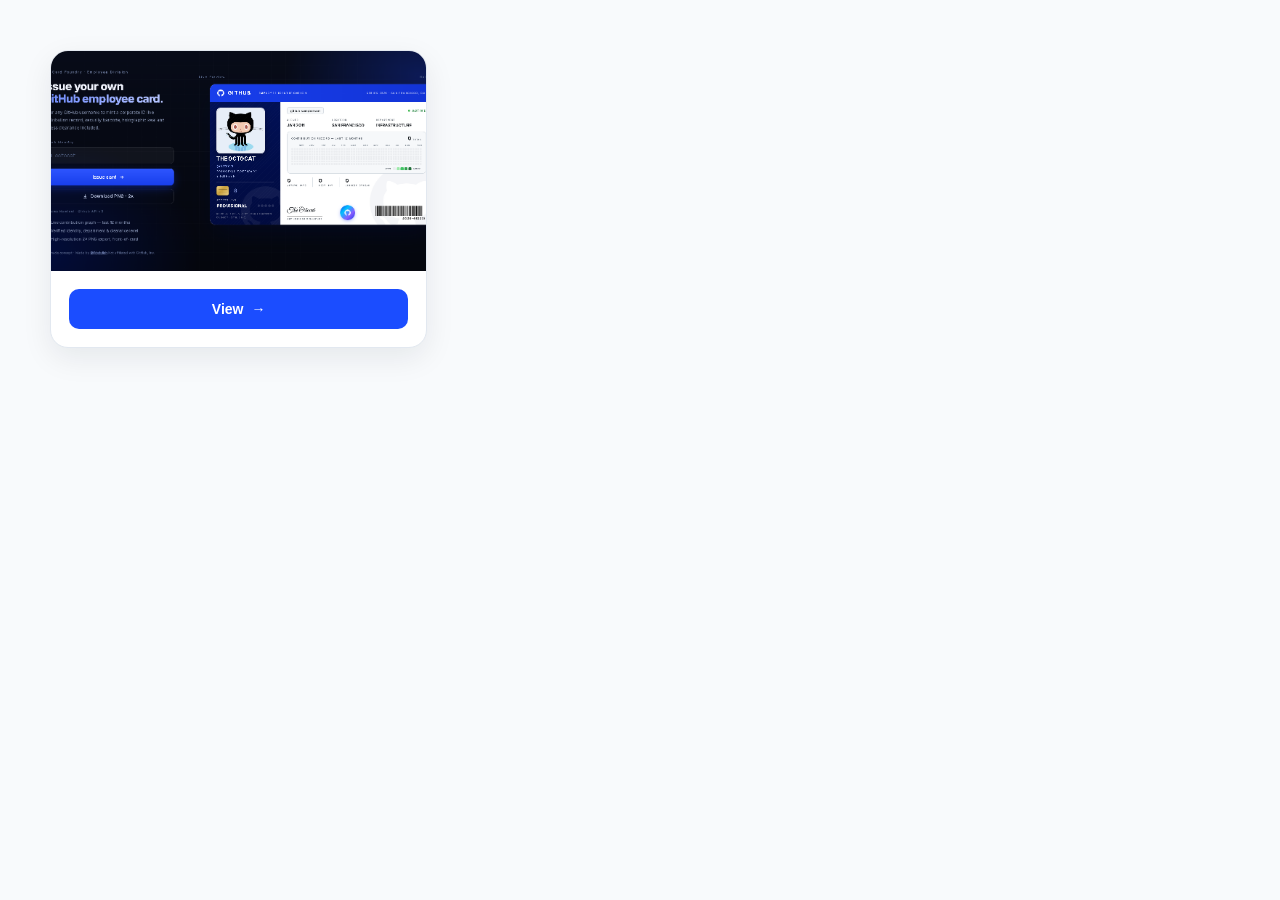
==== index.html @ d6f541ff "create inden page base" ====
<!doctype html>
<html lang="en">
  <head>
    <meta charset="UTF-8" />
    <meta name="viewport" content="width=device-width, initial-scale=1.0" />

    <title>Projects</title>

    <style>
      * {
        margin: 0;
        padding: 0;
        box-sizing: border-box;
      }

      body {
        min-height: 100vh;
        padding: 50px;
        font-family: Arial, Helvetica, sans-serif;
        background: #f8fafc;
      }

      /* Grid */
      .projects-grid {
        width: 100%;
        max-width: 1200px;
        margin: auto;

        display: grid;
        grid-template-columns: repeat(3, 1fr);
        gap: 24px;
      }

      /* Card */
      .project-card {
        overflow: hidden;
        background: #ffffff;
        border: 1px solid #e2e8f0;
        border-radius: 18px;

        box-shadow: 0 10px 30px rgba(15, 23, 42, 0.08);

        transition: 0.3s ease;
      }

      .project-card:hover {
        transform: translateY(-6px);
        box-shadow: 0 18px 40px rgba(15, 23, 42, 0.14);
      }

      /* Image */
      .project-image {
        width: 100%;
        height: 220px;
        overflow: hidden;
      }

      .project-image img {
        width: 100%;
        height: 100%;
        display: block;

        object-fit: cover;

        transition: transform 0.4s ease;
      }

      .project-card:hover .project-image img {
        transform: scale(1.05);
      }

      /* Card Bottom */
      .project-footer {
        padding: 18px;
      }

      /* View Button */
      .view-button {
        width: 100%;

        display: flex;
        align-items: center;
        justify-content: center;
        gap: 8px;

        padding: 12px 18px;

        border-radius: 10px;
        background: #1b4dff;
        color: #ffffff;

        text-decoration: none;
        font-size: 14px;
        font-weight: 700;

        transition: 0.3s ease;
      }

      .view-button:hover {
        background: #0f3edb;
      }

      /* Tablet */
      @media (max-width: 900px) {
        .projects-grid {
          grid-template-columns: repeat(2, 1fr);
        }
      }

      /* Mobile */
      @media (max-width: 600px) {
        body {
          padding: 20px;
        }

        .projects-grid {
          grid-template-columns: 1fr;
        }
      }
    </style>
  </head>

  <body>
    <section class="projects-grid">
      <!-- Card 1 -->
      <article class="project-card">
        <div class="project-image">
          <img src="app-images/get-github-profile.png" alt="GitHub Profile" />
        </div>

        <div class="project-footer">
          <a href="app/Get-Github-Profile.html" TARGET="_blank" class="view-button">
            View
            <span>→</span>
          </a>
        </div>
      </article>

      
      <!-- <article class="project-card">
        <div class="project-image">
          <img src="app-images/get-github-profile.png" alt="GitHub Profile" />
        </div>

        <div class="project-footer">
          <a href="#" class="view-button">
            View
            <span>→</span>
          </a>
        </div>
      </article>

      
      <article class="project-card">
        <div class="project-image">
          <img src="app-images/get-github-profile.png" alt="GitHub Profile" />
        </div>

        <div class="project-footer">
          <a href="#" class="view-button">
            View
            <span>→</span>
          </a>
        </div>
      </article> -->
    </section>
  </body>
</html>
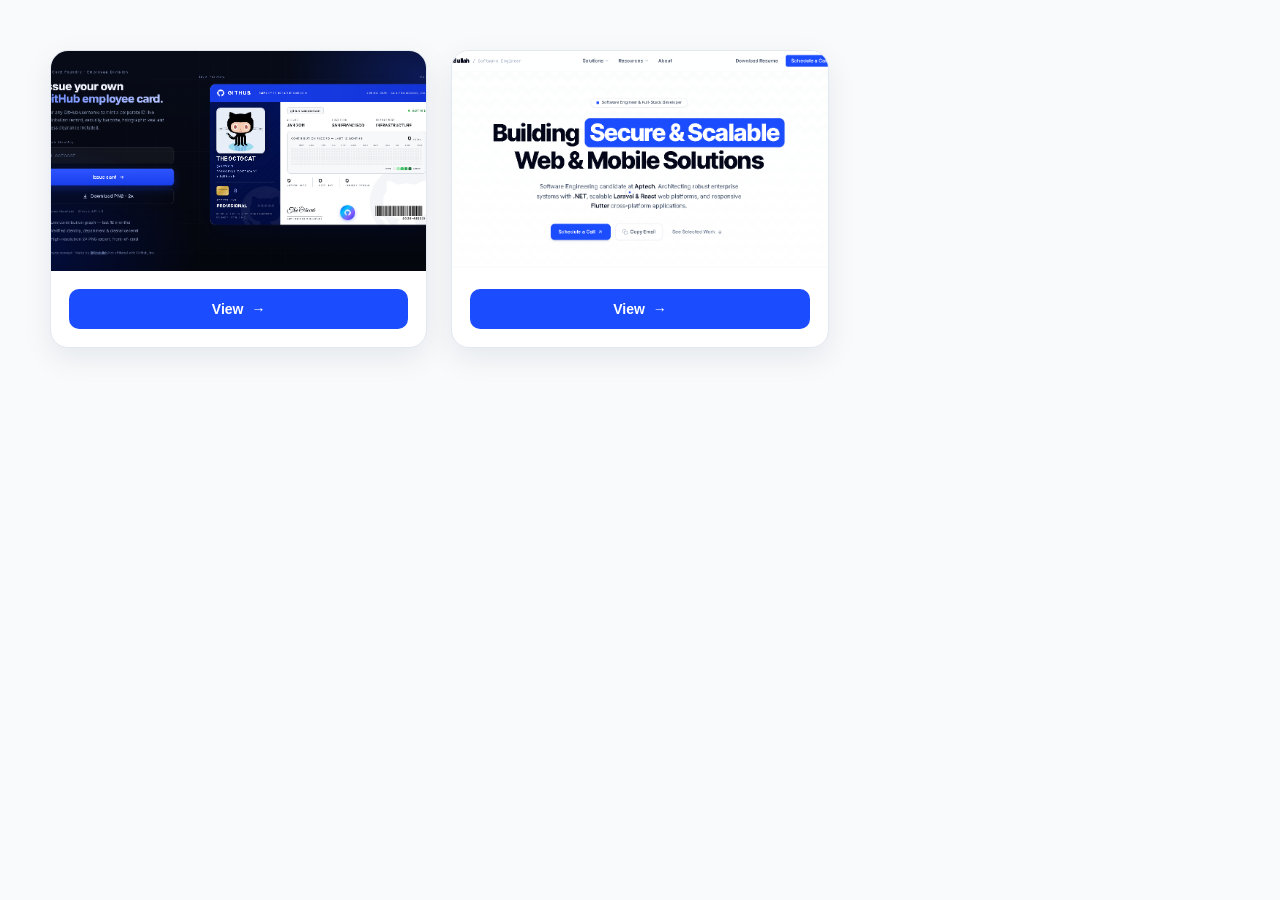
==== commit a4631ea4: "add protfolio" ====
--- a/index.html
+++ b/index.html
@@ -136,6 +136,19 @@
         </div>
       </article>
 
+            <article class="project-card">
+        <div class="project-image">
+          <img src="app-images/protfolio.png" alt="GitHub Profile" />
+        </div>
+
+        <div class="project-footer">
+          <a href="app/portfolio.html" TARGET="_blank" class="view-button">
+            View
+            <span>→</span>
+          </a>
+        </div>
+      </article>
+
       
       <!-- <article class="project-card">
         <div class="project-image">
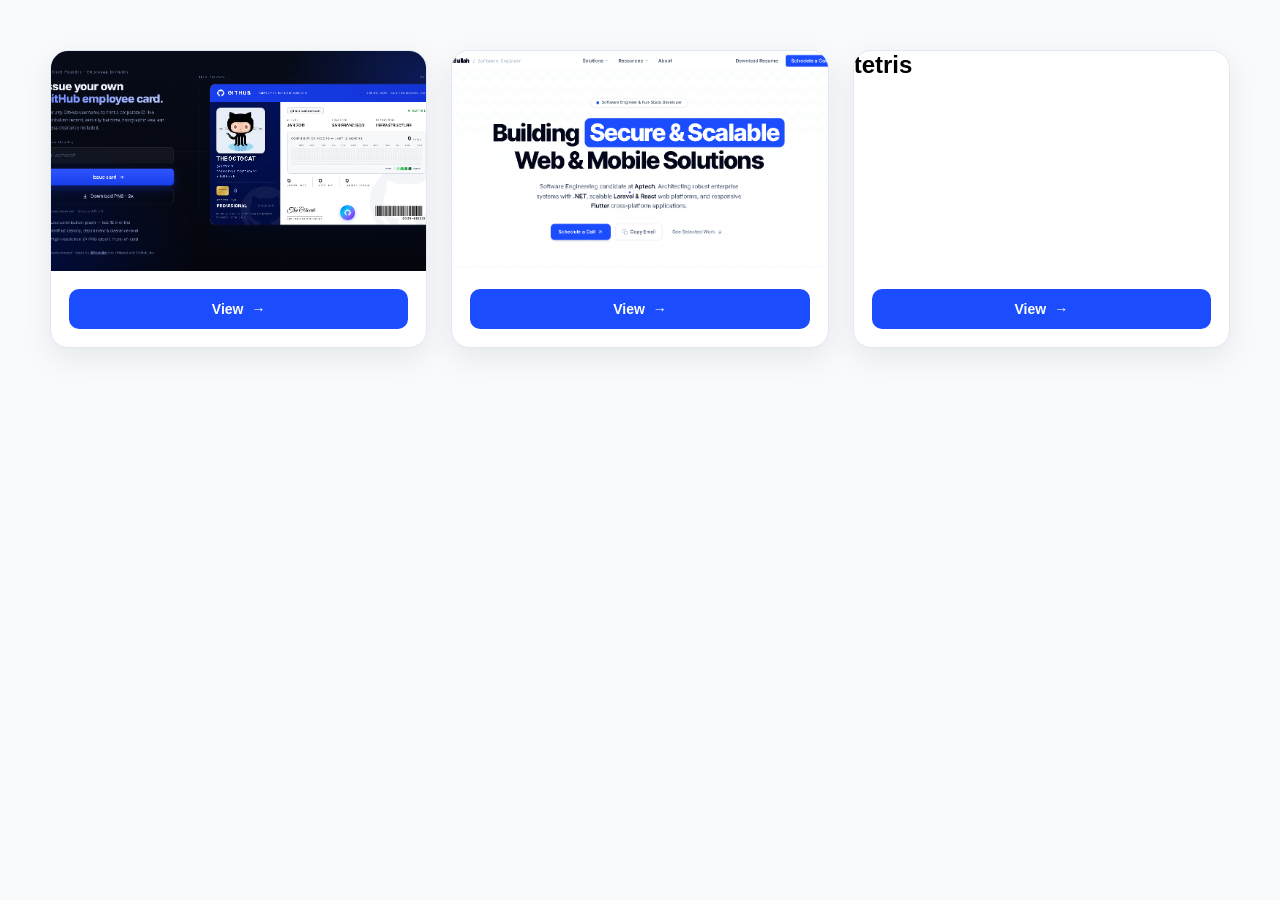
==== commit 7d0ec212: "Update index.html" ====
--- a/index.html
+++ b/index.html
@@ -149,6 +149,20 @@
         </div>
       </article>
 
+       <article class="project-card">
+        <div class="project-image">
+          <!-- <img src="app-images/protfolio.png" alt="GitHub Profile" /> -->
+          <h2>tetris</h2>
+        </div>
+
+        <div class="project-footer">
+          <a href="app/tetris.html" TARGET="_blank" class="view-button">
+            View
+            <span>→</span>
+          </a>
+        </div>
+      </article>
+
       
       <!-- <article class="project-card">
         <div class="project-image">
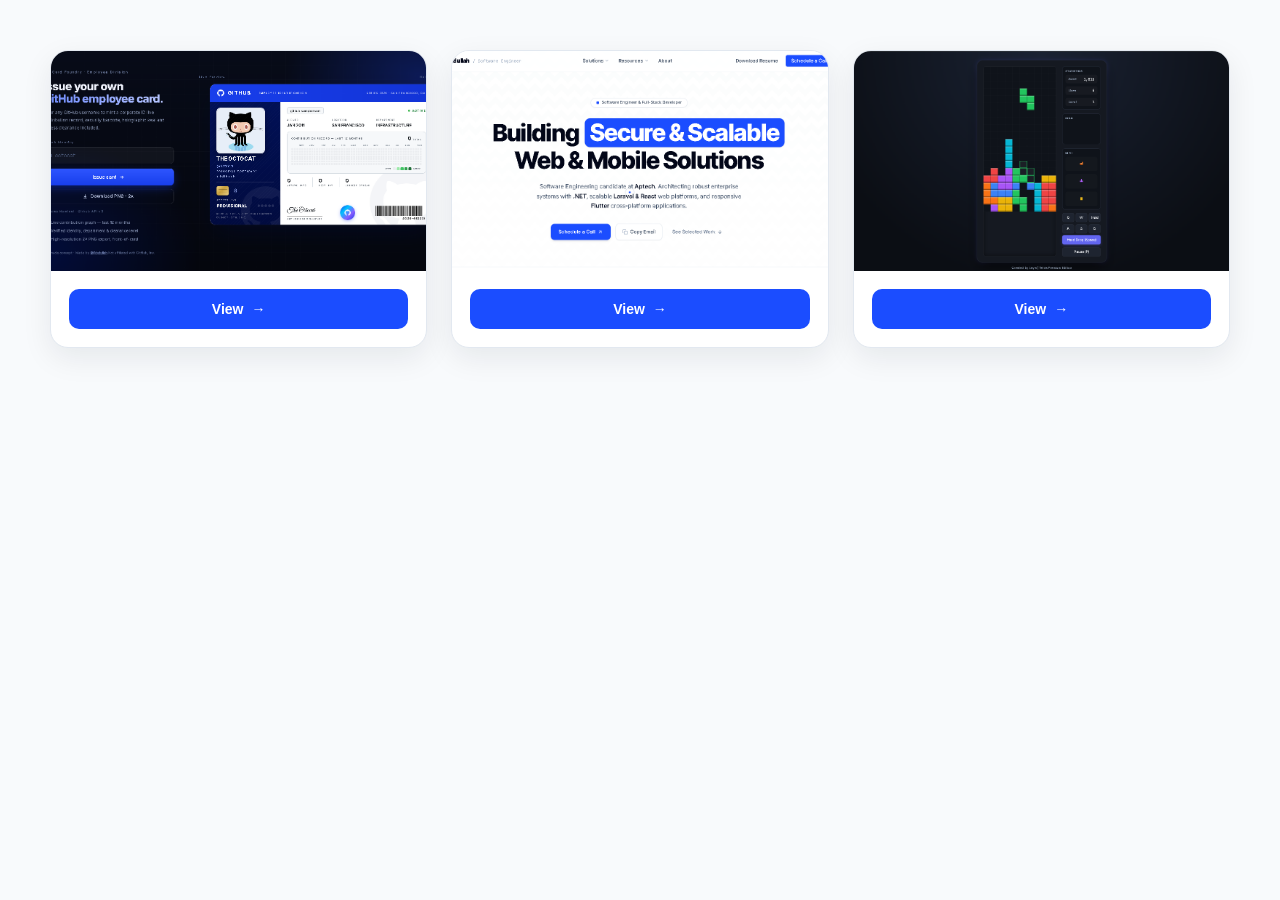
==== commit 3534876e: "update by abdullah" ====
--- a/index.html
+++ b/index.html
@@ -4,7 +4,10 @@
     <meta charset="UTF-8" />
     <meta name="viewport" content="width=device-width, initial-scale=1.0" />
 
-    <title>Projects</title>
+    <link rel="icon" href="assets/fv2-C5sXC4rQ.png"/>
+
+
+    <title>Abdullah - Projects</title>
 
     <style>
       * {
@@ -151,12 +154,12 @@
 
        <article class="project-card">
         <div class="project-image">
-          <!-- <img src="app-images/protfolio.png" alt="GitHub Profile" /> -->
-          <h2>tetris</h2>
+          <img src="game-image/tetris.png" alt="GitHub Profile" />
+          <!-- <h2>tetris</h2> -->
         </div>
 
         <div class="project-footer">
-          <a href="app/tetris.html" TARGET="_blank" class="view-button">
+          <a href="games/tetris.html" TARGET="_blank" class="view-button">
             View
             <span>→</span>
           </a>
